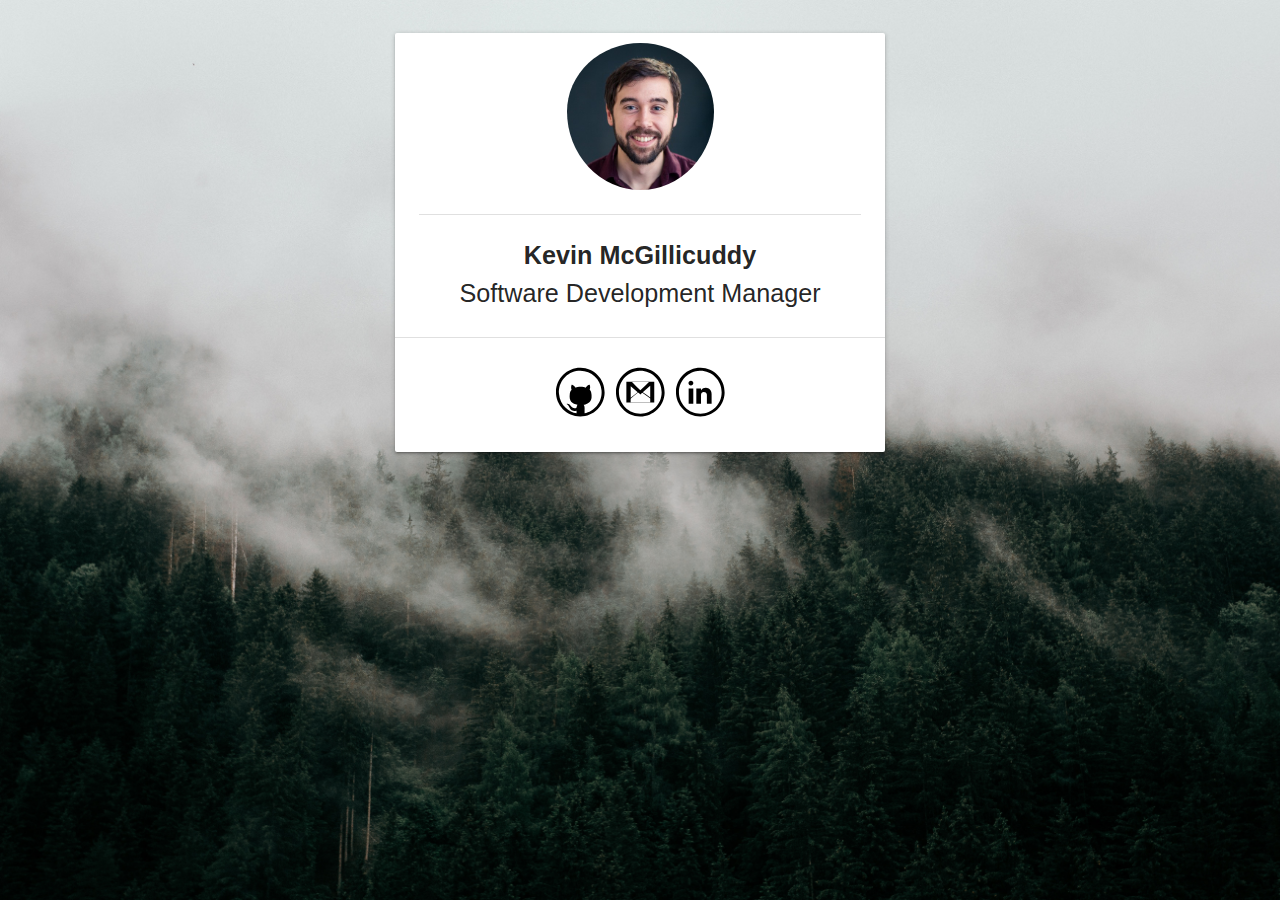
==== public/index.html @ 7236e69c "landmark addition" ====
<!DOCTYPE HTML>
<html lang="en">

<head>
  <title>Kevin McGillicuddy</title>
  <meta charset="utf-8" />
  <meta name="viewport" content="width=device-width,initial-scale=1,user-scalable=no" />
  <meta name="description" content="Kevin McGillicuddy" />
  <meta property="og:site_name" content="Kevin McGillicuddy" />
  <meta property="og:title" content="Kevin McGillicuddy" />
  <meta property="og:type" content="website" />
  <meta property="og:description" content="Kevin McGillicuddy" />
  <link href="styles.css" rel="stylesheet" type="text/css" />
  <link rel="stylesheet" href="https://cdnjs.cloudflare.com/ajax/libs/materialize/1.0.0/css/materialize.min.css">
</head>

<body>
  <div class="wrapper">
    <div class="card">
      <img class="mainImage" alt="Kevin's profile picture" title="Profile Picture" src="img/profile.jpg">
      <div class="card-content">
        <div class="divider"></div>
        <br>
        <main>
          <p class="align flow-text"><b>Kevin McGillicuddy</b></p>
          <p class="align flow-text">Software Development Manager</p>
        </main>

      </div>
      <div class="divider"></div>
      <div class="card-content contents">
        <div class="box"><a href="https://github.com/kevinmcgillicuddy"><img src="img/icons/github.svg"
              class="logoImage" title="Github" alt="github logo"></a></div>
        <div class="box"><a href="mailto: kevin.mcgillicuddy@outlook.com"><img src="img/icons/gmail.svg"
              class="logoImage" alt="email logo"></div>
        <div class="box"><a href="https://www.linkedin.com/in/kevin-mcgillicuddy-b4669764/"><img
              src="img/icons/linkedin.svg" class="logoImage" alt="linkedin logo"></a></div>
      </div>
    </div>
</body>

</html>
---- public/styles.css ----
.mainImage {
    border-radius: 70%;
    width: 30%;
    height: 30%;
    object-fit: contain;
    display: block;
    margin-left: auto;
    margin-right: auto;
    padding-top: 10px;
}
.logoImage{
  width: 50px; 
  height: 50px;
 
}

@media only screen
and (min-device-width: 375px)
and (max-device-width: 812px)
and (-webkit-min-device-pixel-ratio: 3) {
  .logoImage{
    width: 40px; 
    height: 40px;
   
  }
}

.align {
     text-align: center;
}

body {
    background-image: url('img/wp.jpg');
    background-repeat: no-repeat;
    background-attachment: fixed;
    background-size: cover;
}

.wrapper{
  width: 100%;
  max-width: 540px;
  margin: 0 auto; 
  padding:25px
  }

  .contents{
    display: flex;
    justify-content: center;
  }
  .box{
    padding: 5px;
  }
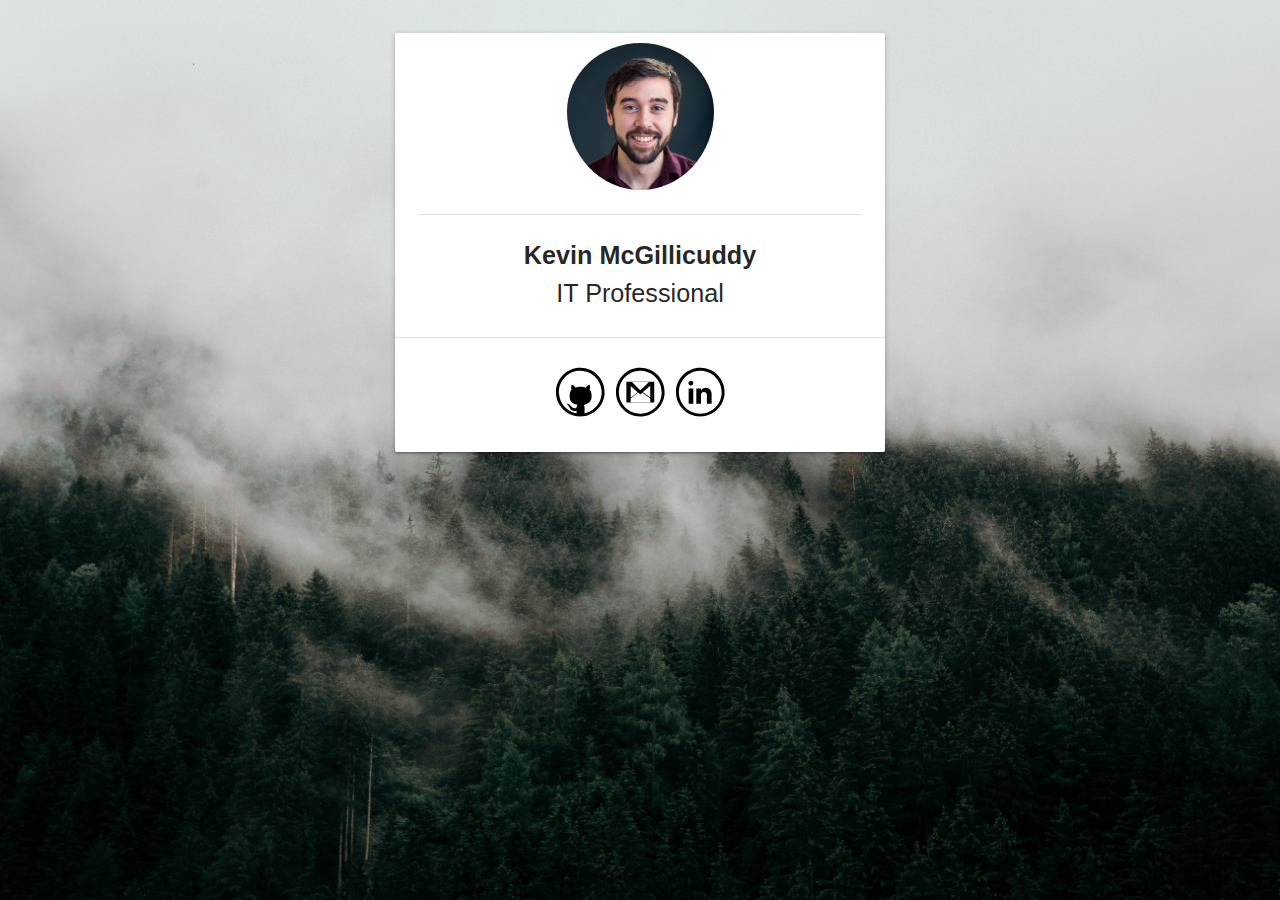
==== commit de63f365: "Update index.html" ====
--- a/public/index.html
+++ b/public/index.html
@@ -23,7 +23,7 @@
         <br>
         <main>
           <p class="align flow-text"><b>Kevin McGillicuddy</b></p>
-          <p class="align flow-text">Software Development Manager</p>
+          <p class="align flow-text">IT Professional</p>
         </main>
 
       </div>
@@ -39,4 +39,4 @@
     </div>
 </body>
 
-</html>+</html>
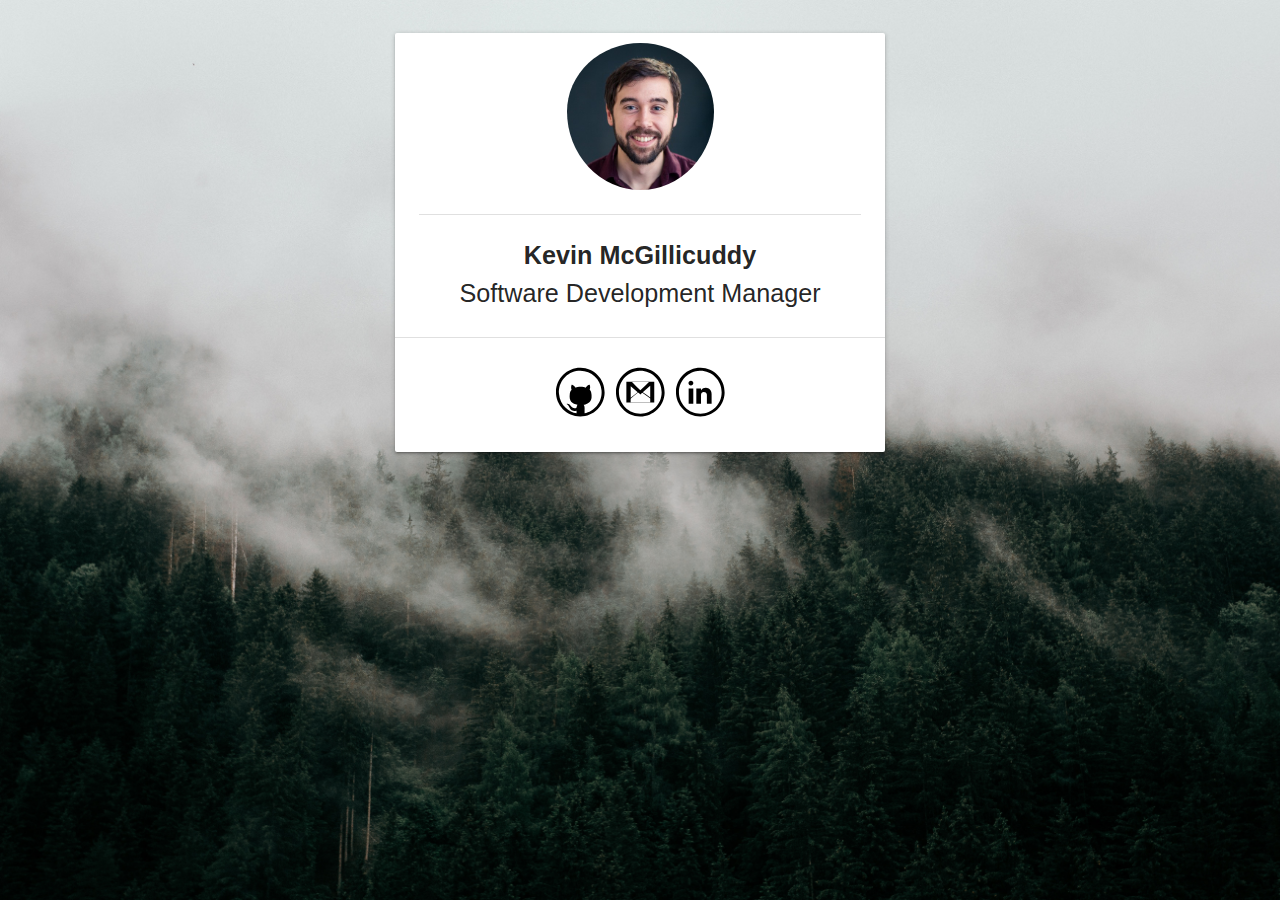
==== commit a7c598d8: "title" ====
--- a/public/index.html
+++ b/public/index.html
@@ -23,7 +23,7 @@
         <br>
         <main>
           <p class="align flow-text"><b>Kevin McGillicuddy</b></p>
-          <p class="align flow-text">IT Professional</p>
+          <p class="align flow-text">Software Development Manager</p>
         </main>
 
       </div>
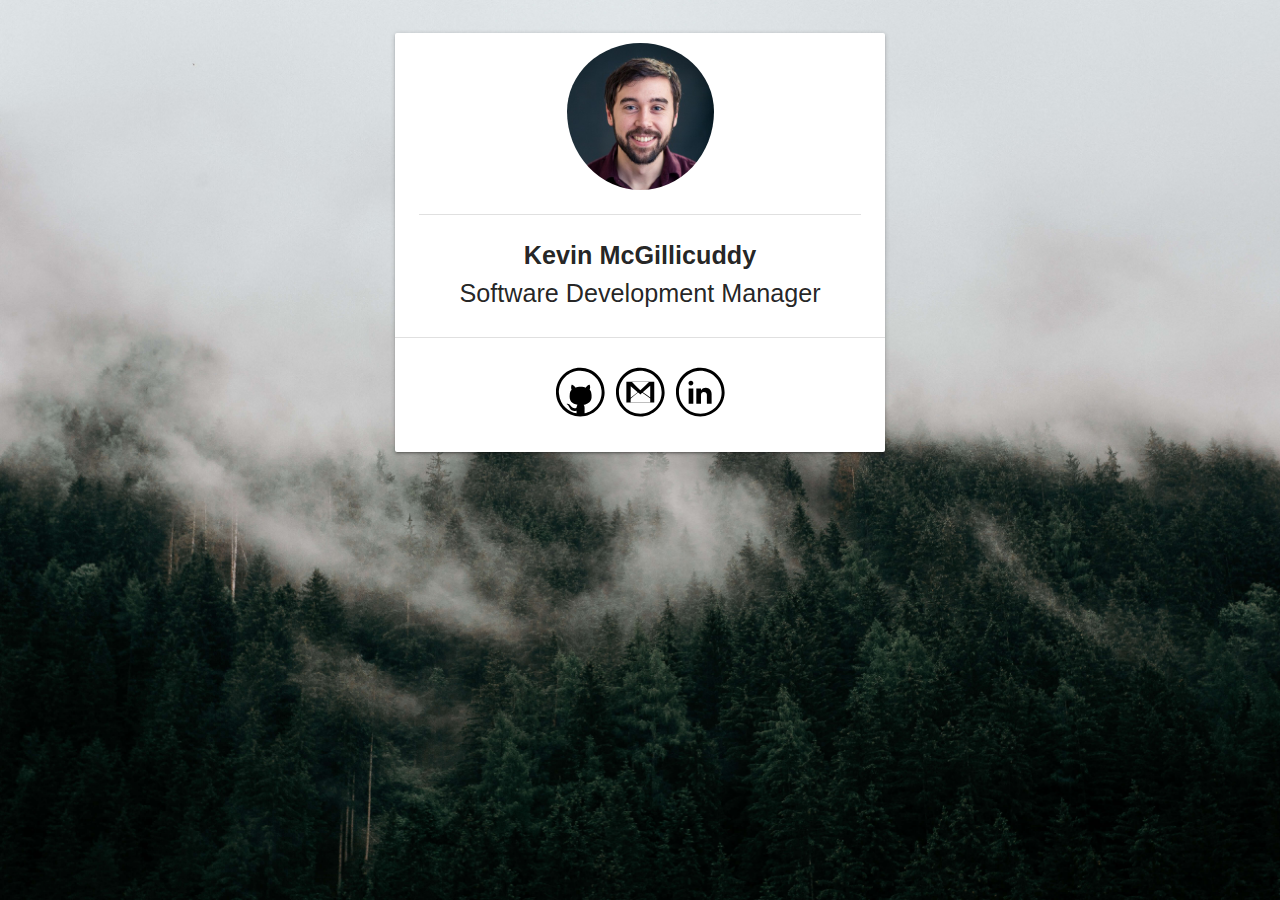
==== commit 7934e4c6: "header ficxes" ====
--- a/public/index.html
+++ b/public/index.html
@@ -1,10 +1,9 @@
 <!DOCTYPE HTML>
 <html lang="en">
-
 <head>
+  <meta charset="utf-8" />
   <title>Kevin McGillicuddy</title>
-  <meta charset="utf-8" />
-  <meta name="viewport" content="width=device-width,initial-scale=1,user-scalable=no" />
+  <meta name="viewport" content="width=device-width,initial-scale=1" />
   <meta name="description" content="Kevin McGillicuddy" />
   <meta property="og:site_name" content="Kevin McGillicuddy" />
   <meta property="og:title" content="Kevin McGillicuddy" />
@@ -29,11 +28,11 @@
       </div>
       <div class="divider"></div>
       <div class="card-content contents">
-        <div class="box"><a href="https://github.com/kevinmcgillicuddy"><img src="img/icons/github.svg"
+        <div class="box"><a href="https://github.com/kevinmcgillicuddy" aria-label="Visit my Github page"><img src="img/icons/github.svg"
               class="logoImage" title="Github" alt="github logo"></a></div>
-        <div class="box"><a href="mailto: kevin.mcgillicuddy@outlook.com"><img src="img/icons/gmail.svg"
+        <div class="box"><a href="mailto: kevin.mcgillicuddy@outlook.com" aria-label="Email me"><img src="img/icons/gmail.svg"
               class="logoImage" alt="email logo"></div>
-        <div class="box"><a href="https://www.linkedin.com/in/kevin-mcgillicuddy-b4669764/"><img
+        <div class="box"><a href="https://www.linkedin.com/in/kevin-mcgillicuddy-b4669764/" aria-label="Visit my linkedIn page"><img
               src="img/icons/linkedin.svg" class="logoImage" alt="linkedin logo"></a></div>
       </div>
     </div>
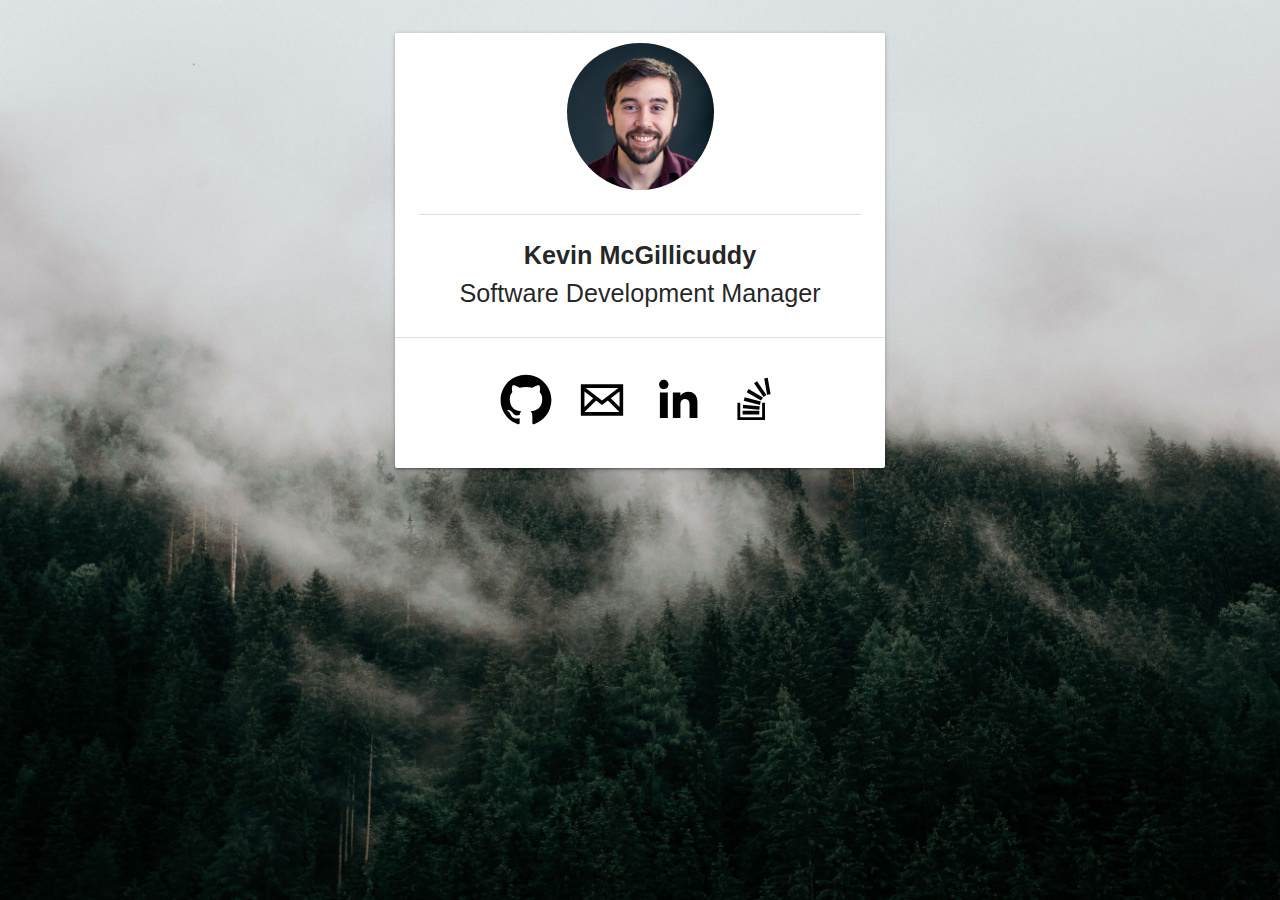
==== commit c09cabf0: "update icons" ====
--- a/public/index.html
+++ b/public/index.html
@@ -28,12 +28,18 @@
       </div>
       <div class="divider"></div>
       <div class="card-content contents">
-        <div class="box"><a href="https://github.com/kevinmcgillicuddy" aria-label="Visit my Github page"><img src="img/icons/github.svg"
-              class="logoImage" title="Github" alt="github logo"></a></div>
-        <div class="box"><a href="mailto: kevin.mcgillicuddy@outlook.com" aria-label="Email me"><img src="img/icons/gmail.svg"
-              class="logoImage" alt="email logo"></div>
-        <div class="box"><a href="https://www.linkedin.com/in/kevin-mcgillicuddy-b4669764/" aria-label="Visit my linkedIn page"><img
-              src="img/icons/linkedin.svg" class="logoImage" alt="linkedin logo"></a></div>
+        <div class="box">
+          <a href="https://github.com/kevinmcgillicuddy" class="icon-13 github" title="GitHub"><svg viewBox="0 0 512 512"><path d="M256 70.7c-102.6 0-185.9 83.2-185.9 185.9 0 82.1 53.3 151.8 127.1 176.4 9.3 1.7 12.3-4 12.3-8.9V389.4c-51.7 11.3-62.5-21.9-62.5-21.9 -8.4-21.5-20.6-27.2-20.6-27.2 -16.9-11.5 1.3-11.3 1.3-11.3 18.7 1.3 28.5 19.2 28.5 19.2 16.6 28.4 43.5 20.2 54.1 15.4 1.7-12 6.5-20.2 11.8-24.9 -41.3-4.7-84.7-20.6-84.7-91.9 0-20.3 7.3-36.9 19.2-49.9 -1.9-4.7-8.3-23.6 1.8-49.2 0 0 15.6-5 51.1 19.1 14.8-4.1 30.7-6.2 46.5-6.3 15.8 0.1 31.7 2.1 46.6 6.3 35.5-24 51.1-19.1 51.1-19.1 10.1 25.6 3.8 44.5 1.8 49.2 11.9 13 19.1 29.6 19.1 49.9 0 71.4-43.5 87.1-84.9 91.7 6.7 5.8 12.8 17.1 12.8 34.4 0 24.9 0 44.9 0 51 0 4.9 3 10.7 12.4 8.9 73.8-24.6 127-94.3 127-176.4C441.9 153.9 358.6 70.7 256 70.7z"/></svg><!--[if lt IE 9]><em>GitHub</em><![endif]--></a>
+            </div>
+        <div class="box">
+          <a href="mailto: kevin.mcgillicuddy@outlook.com" class="icon-8 email" title="Email"><svg viewBox="0 0 512 512"><path d="M101.3 141.6v228.9h0.3 308.4 0.8V141.6H101.3zM375.7 167.8l-119.7 91.5 -119.6-91.5H375.7zM127.6 194.1l64.1 49.1 -64.1 64.1V194.1zM127.8 344.2l84.9-84.9 43.2 33.1 43-32.9 84.7 84.7L127.8 344.2 127.8 344.2zM384.4 307.8l-64.4-64.4 64.4-49.3V307.8z"/></svg><!--[if lt IE 9]><em>Email</em><![endif]--></a>
+            </div>
+        <div class="box">
+          <a href="https://www.linkedin.com/in/kevin-mcgillicuddy-b4669764/" class="icon-17 linkedin" title="LinkedIn"><svg viewBox="0 0 512 512"><path d="M186.4 142.4c0 19-15.3 34.5-34.2 34.5 -18.9 0-34.2-15.4-34.2-34.5 0-19 15.3-34.5 34.2-34.5C171.1 107.9 186.4 123.4 186.4 142.4zM181.4 201.3h-57.8V388.1h57.8V201.3zM273.8 201.3h-55.4V388.1h55.4c0 0 0-69.3 0-98 0-26.3 12.1-41.9 35.2-41.9 21.3 0 31.5 15 31.5 41.9 0 26.9 0 98 0 98h57.5c0 0 0-68.2 0-118.3 0-50-28.3-74.2-68-74.2 -39.6 0-56.3 30.9-56.3 30.9v-25.2H273.8z"/></svg><!--[if lt IE 9]><em>LinkedIn</em><![endif]--></a>
+        </div>
+        <div class="box">
+          <a href="https://stackoverflow.com/users/11871950/kevin" class="icon-23 stackoverflow" title="StackOverflow"><svg viewBox="0 0 512 512"><path d="M294.8 361.2l-122 0.1 0-26 122-0.1L294.8 361.2zM377.2 213.7L356.4 93.5l-25.7 4.5 20.9 120.2L377.2 213.7zM297.8 301.8l-121.4-11.2 -2.4 25.9 121.4 11.2L297.8 301.8zM305.8 267.8l-117.8-31.7 -6.8 25.2 117.8 31.7L305.8 267.8zM321.2 238l-105-62 -13.2 22.4 105 62L321.2 238zM346.9 219.7l-68.7-100.8 -21.5 14.7 68.7 100.8L346.9 219.7zM315.5 275.5v106.5H155.6V275.5h-20.8v126.9h201.5V275.5H315.5z"/></svg>
+        </div>
       </div>
     </div>
 </body>
--- a/public/styles.css
+++ b/public/styles.css
@@ -48,5 +48,6 @@
     justify-content: center;
   }
   .box{
-    padding: 5px;
+    padding: 3px;
+    width: 76px;
   }
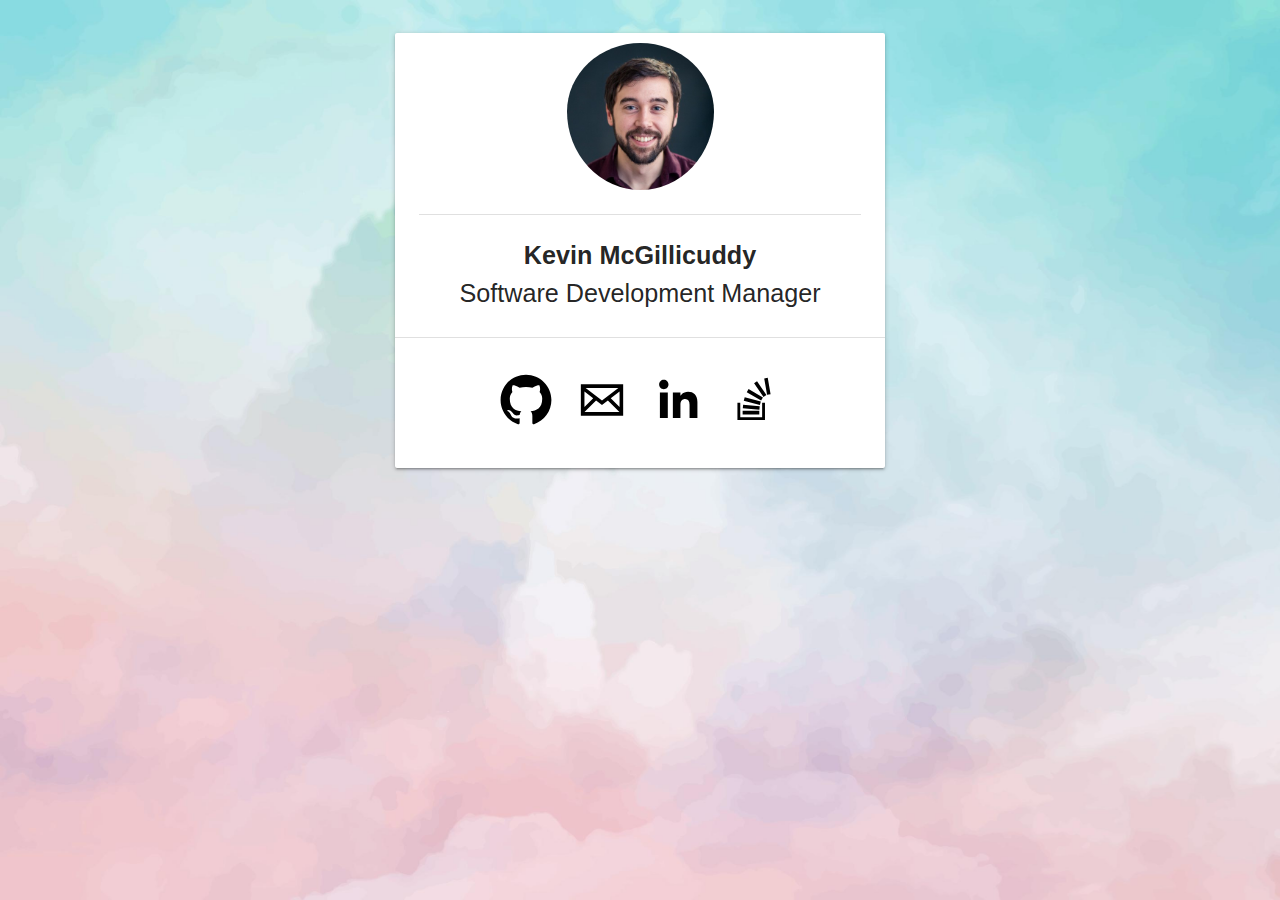
==== commit d99f6a6f: "update url" ====
--- a/public/index.html
+++ b/public/index.html
@@ -35,7 +35,7 @@
           <a href="mailto: kevin.mcgillicuddy@outlook.com" class="icon-8 email" title="Email"><svg viewBox="0 0 512 512"><path d="M101.3 141.6v228.9h0.3 308.4 0.8V141.6H101.3zM375.7 167.8l-119.7 91.5 -119.6-91.5H375.7zM127.6 194.1l64.1 49.1 -64.1 64.1V194.1zM127.8 344.2l84.9-84.9 43.2 33.1 43-32.9 84.7 84.7L127.8 344.2 127.8 344.2zM384.4 307.8l-64.4-64.4 64.4-49.3V307.8z"/></svg><!--[if lt IE 9]><em>Email</em><![endif]--></a>
             </div>
         <div class="box">
-          <a href="https://www.linkedin.com/in/kevin-mcgillicuddy-b4669764/" class="icon-17 linkedin" title="LinkedIn"><svg viewBox="0 0 512 512"><path d="M186.4 142.4c0 19-15.3 34.5-34.2 34.5 -18.9 0-34.2-15.4-34.2-34.5 0-19 15.3-34.5 34.2-34.5C171.1 107.9 186.4 123.4 186.4 142.4zM181.4 201.3h-57.8V388.1h57.8V201.3zM273.8 201.3h-55.4V388.1h55.4c0 0 0-69.3 0-98 0-26.3 12.1-41.9 35.2-41.9 21.3 0 31.5 15 31.5 41.9 0 26.9 0 98 0 98h57.5c0 0 0-68.2 0-118.3 0-50-28.3-74.2-68-74.2 -39.6 0-56.3 30.9-56.3 30.9v-25.2H273.8z"/></svg><!--[if lt IE 9]><em>LinkedIn</em><![endif]--></a>
+          <a href="https://www.linkedin.com/in/kevin-mcgillicuddy" class="icon-17 linkedin" title="LinkedIn"><svg viewBox="0 0 512 512"><path d="M186.4 142.4c0 19-15.3 34.5-34.2 34.5 -18.9 0-34.2-15.4-34.2-34.5 0-19 15.3-34.5 34.2-34.5C171.1 107.9 186.4 123.4 186.4 142.4zM181.4 201.3h-57.8V388.1h57.8V201.3zM273.8 201.3h-55.4V388.1h55.4c0 0 0-69.3 0-98 0-26.3 12.1-41.9 35.2-41.9 21.3 0 31.5 15 31.5 41.9 0 26.9 0 98 0 98h57.5c0 0 0-68.2 0-118.3 0-50-28.3-74.2-68-74.2 -39.6 0-56.3 30.9-56.3 30.9v-25.2H273.8z"/></svg><!--[if lt IE 9]><em>LinkedIn</em><![endif]--></a>
         </div>
         <div class="box">
           <a href="https://stackoverflow.com/users/11871950/kevin" class="icon-23 stackoverflow" title="StackOverflow"><svg viewBox="0 0 512 512"><path d="M294.8 361.2l-122 0.1 0-26 122-0.1L294.8 361.2zM377.2 213.7L356.4 93.5l-25.7 4.5 20.9 120.2L377.2 213.7zM297.8 301.8l-121.4-11.2 -2.4 25.9 121.4 11.2L297.8 301.8zM305.8 267.8l-117.8-31.7 -6.8 25.2 117.8 31.7L305.8 267.8zM321.2 238l-105-62 -13.2 22.4 105 62L321.2 238zM346.9 219.7l-68.7-100.8 -21.5 14.7 68.7 100.8L346.9 219.7zM315.5 275.5v106.5H155.6V275.5h-20.8v126.9h201.5V275.5H315.5z"/></svg>
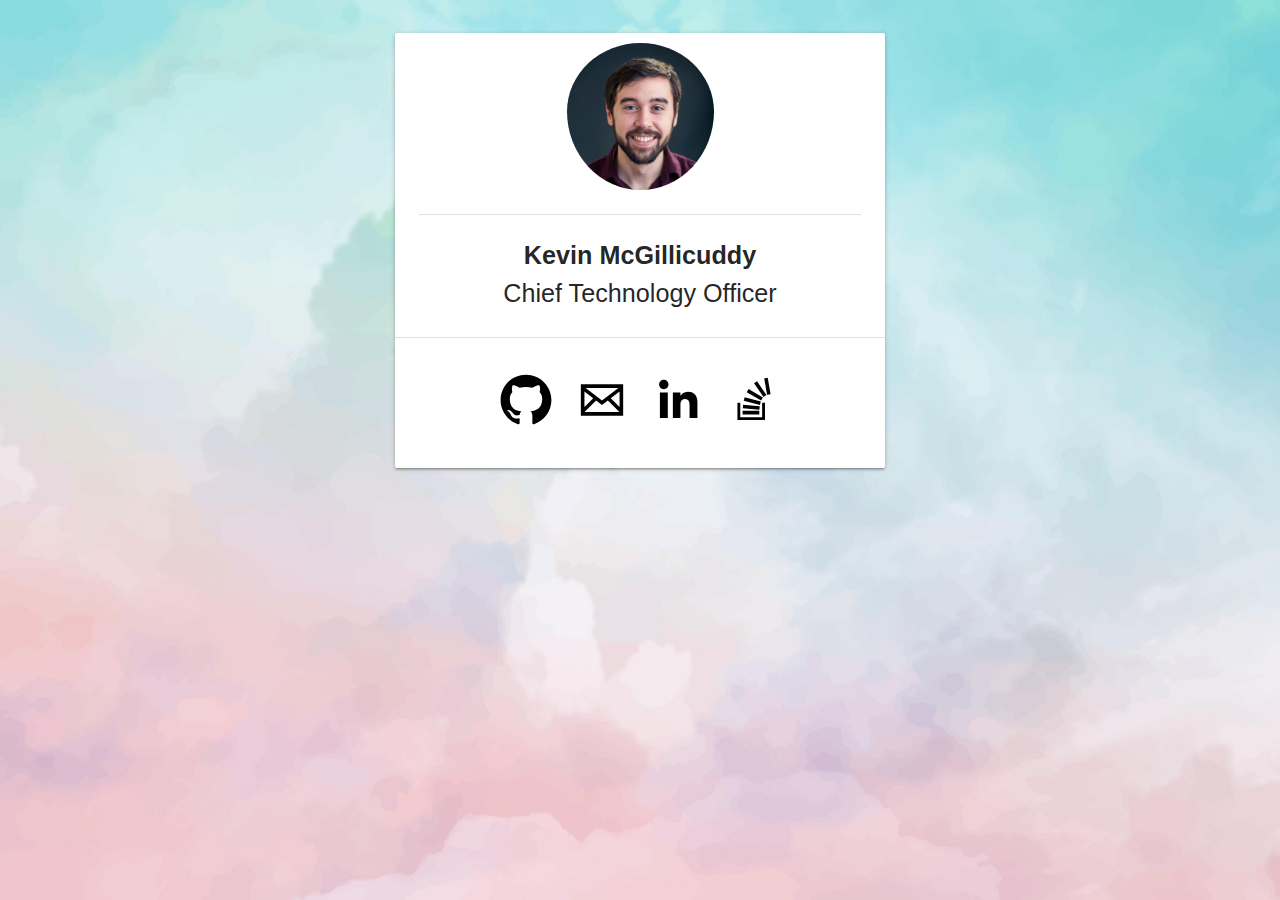
==== commit 1c6919f4: "Update index.html" ====
--- a/public/index.html
+++ b/public/index.html
@@ -22,7 +22,7 @@
         <br>
         <main>
           <p class="align flow-text"><b>Kevin McGillicuddy</b></p>
-          <p class="align flow-text">Software Development Manager</p>
+          <p class="align flow-text">Chief Technology Officer</p>
         </main>
 
       </div>
